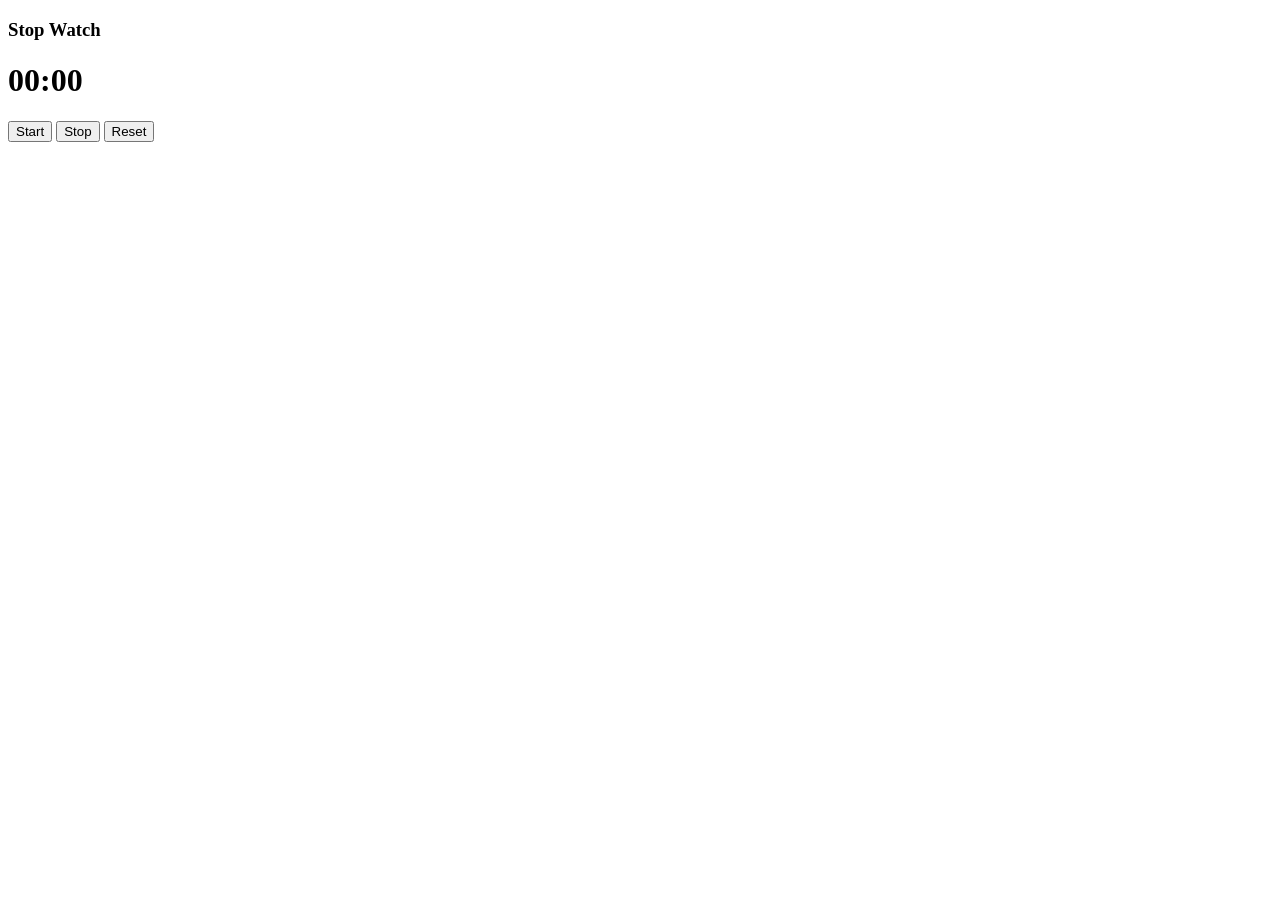
==== stop-watch/index.html @ bbebc9df "updated" ====
<!DOCTYPE html>
<html lang="en">
<head>
    <meta charset="UTF-8">
    <meta name="viewport" content="width=device-width, initial-scale=1.0">
    <title>Stop Watch</title>
</head>
<body>
    <h3>Stop Watch</h3>
    <h1>00:00</h1>
    <button onclick="startClock()">Start</button>
    <button onclick="stopClock()">Stop</button>
    <button onclick="resetClock()">Reset</button>
    <script src="index.js"></script>
</body>
</html>
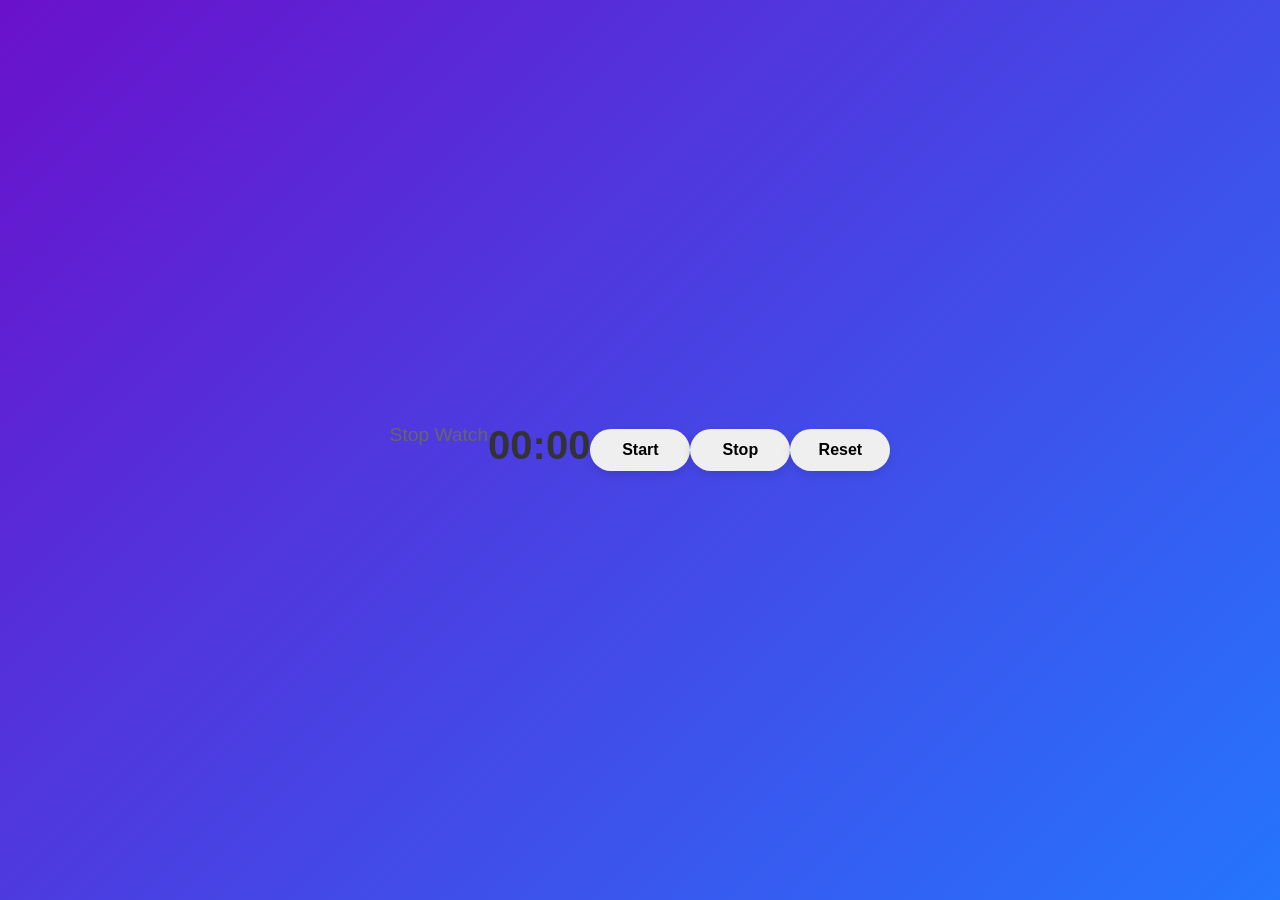
==== commit 97175539: "Added stying and update JS file" ====
--- a/stop-watch/index.html
+++ b/stop-watch/index.html
@@ -4,6 +4,7 @@
     <meta charset="UTF-8">
     <meta name="viewport" content="width=device-width, initial-scale=1.0">
     <title>Stop Watch</title>
+    <link rel="stylesheet" href="style.css">
 </head>
 <body>
     <h3>Stop Watch</h3>
--- a/stop-watch/style.css
+++ b/stop-watch/style.css
@@ -0,0 +1,147 @@
+ * {
+            margin: 0;
+            padding: 0;
+            box-sizing: border-box;
+            font-family: 'Segoe UI', Tahoma, Geneva, Verdana, sans-serif;
+        }
+        
+        body {
+            display: flex;
+            justify-content: center;
+            align-items: center;
+            min-height: 100vh;
+            background: linear-gradient(135deg, #6a11cb 0%, #2575fc 100%);
+            padding: 20px;
+        }
+        
+        .container {
+            background-color: rgba(255, 255, 255, 0.9);
+            border-radius: 20px;
+            box-shadow: 0 10px 30px rgba(0, 0, 0, 0.2);
+            padding: 40px;
+            text-align: center;
+            width: 100%;
+            max-width: 500px;
+        }
+        
+        h1 {
+            color: #333;
+            margin-bottom: 10px;
+            font-size: 2.5rem;
+        }
+        
+        h3 {
+            color: #666;
+            margin-bottom: 30px;
+            font-weight: 500;
+            font-size: 1.2rem;
+        }
+        
+        .time-display {
+            font-size: 5rem;
+            font-weight: 700;
+            color: #2575fc;
+            margin: 30px 0;
+            text-shadow: 2px 2px 4px rgba(0, 0, 0, 0.1);
+            letter-spacing: 2px;
+            background: rgba(255, 255, 255, 0.7);
+            padding: 20px;
+            border-radius: 15px;
+            box-shadow: inset 0 0 10px rgba(0, 0, 0, 0.1);
+        }
+        
+        .controls {
+            display: flex;
+            justify-content: center;
+            gap: 15px;
+            margin-top: 20px;
+        }
+        
+        button {
+            padding: 12px 25px;
+            font-size: 1rem;
+            font-weight: 600;
+            border: none;
+            border-radius: 50px;
+            cursor: pointer;
+            transition: all 0.3s ease;
+            box-shadow: 0 4px 10px rgba(0, 0, 0, 0.1);
+            min-width: 100px;
+        }
+        
+        #startBtn {
+            background-color: #4CAF50;
+            color: white;
+        }
+        
+        #startBtn:hover {
+            background-color: #45a049;
+            transform: translateY(-2px);
+        }
+        
+        #stopBtn {
+            background-color: #f44336;
+            color: white;
+        }
+        
+        #stopBtn:hover {
+            background-color: #d32f2f;
+            transform: translateY(-2px);
+        }
+        
+        #resetBtn {
+            background-color: #2196F3;
+            color: white;
+        }
+        
+        #resetBtn:hover {
+            background-color: #0b7dda;
+            transform: translateY(-2px);
+        }
+        
+        button:active {
+            transform: translateY(1px);
+        }
+        
+        .laps {
+            margin-top: 30px;
+            max-height: 200px;
+            overflow-y: auto;
+            text-align: left;
+        }
+        
+        .laps h4 {
+            color: #666;
+            margin-bottom: 10px;
+            text-align: center;
+        }
+        
+        .lap-item {
+            padding: 10px 15px;
+            border-bottom: 1px solid #eee;
+            display: flex;
+            justify-content: space-between;
+        }
+        
+        .lap-item:nth-child(odd) {
+            background-color: rgba(0, 0, 0, 0.03);
+        }
+        
+        @media (max-width: 500px) {
+            .container {
+                padding: 30px 20px;
+            }
+            
+            .time-display {
+                font-size: 3.5rem;
+            }
+            
+            .controls {
+                flex-direction: column;
+                gap: 10px;
+            }
+            
+            button {
+                width: 100%;
+            }
+        }
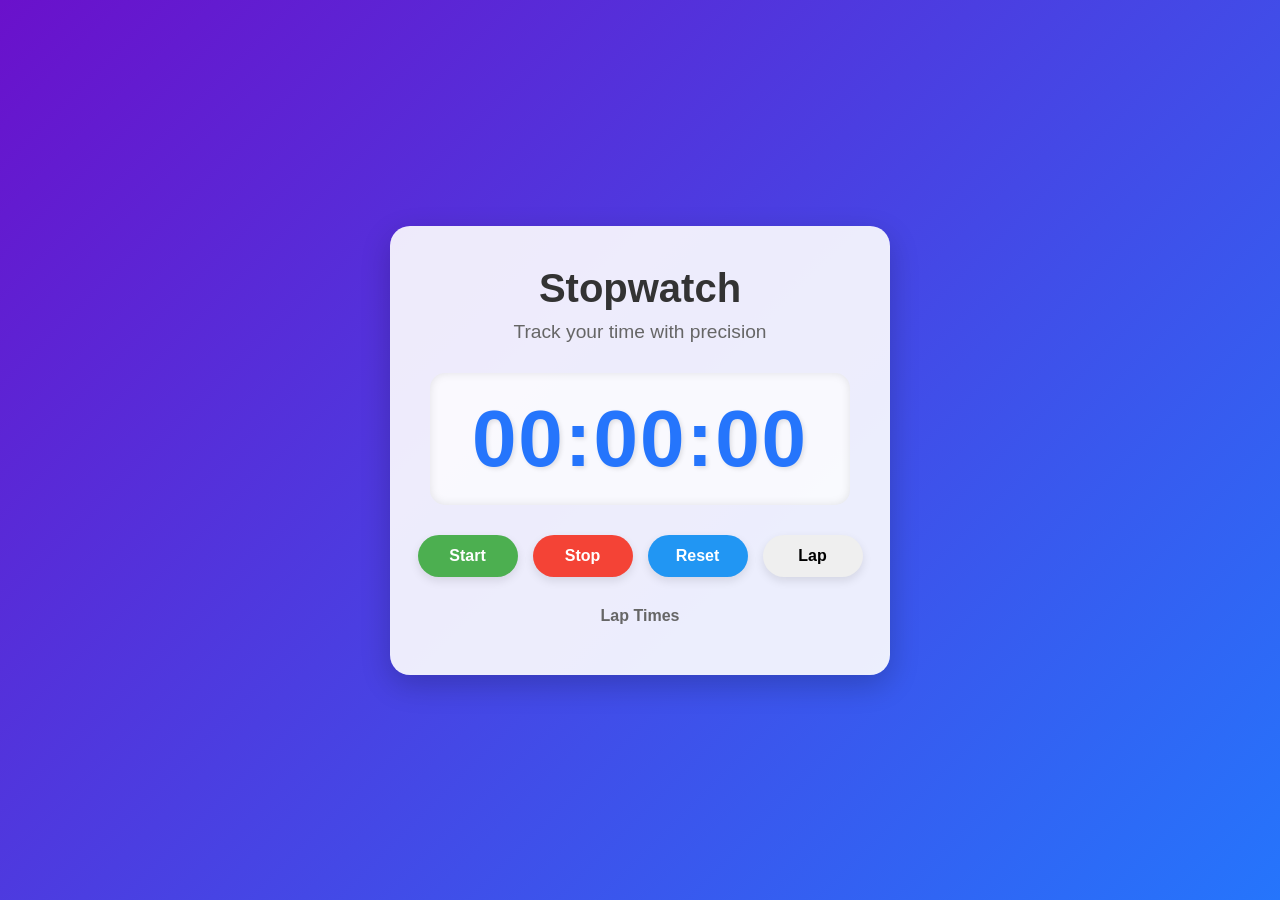
==== commit 111a0dbf: "Updated HTML file" ====
--- a/stop-watch/index.html
+++ b/stop-watch/index.html
@@ -1,17 +1,34 @@
 <!DOCTYPE html>
 <html lang="en">
+
 <head>
     <meta charset="UTF-8">
     <meta name="viewport" content="width=device-width, initial-scale=1.0">
     <title>Stop Watch</title>
     <link rel="stylesheet" href="style.css">
+    <script src="index.js"></script>
 </head>
+
 <body>
-    <h3>Stop Watch</h3>
-    <h1>00:00</h1>
-    <button onclick="startClock()">Start</button>
-    <button onclick="stopClock()">Stop</button>
-    <button onclick="resetClock()">Reset</button>
-    <script src="index.js"></script>
+    <div class="container">
+        <h1>Stopwatch</h1>
+        <h3>Track your time with precision</h3>
+
+        <div class="time-display" id="display">00:00:00</div>
+
+        <div class="controls">
+            <button id="startBtn" onclick="startClock()">Start</button>
+            <button id="stopBtn" onclick="stopClock()">Stop</button>
+            <button id="resetBtn" onclick="resetClock()">Reset</button>
+            <button id="lapBtn" onclick="recordLap()">Lap</button>
+        </div>
+
+        <div class="laps">
+            <h4>Lap Times</h4>
+            <div id="lapTimes"></div>
+        </div>
+    </div>
+
 </body>
+
 </html>
